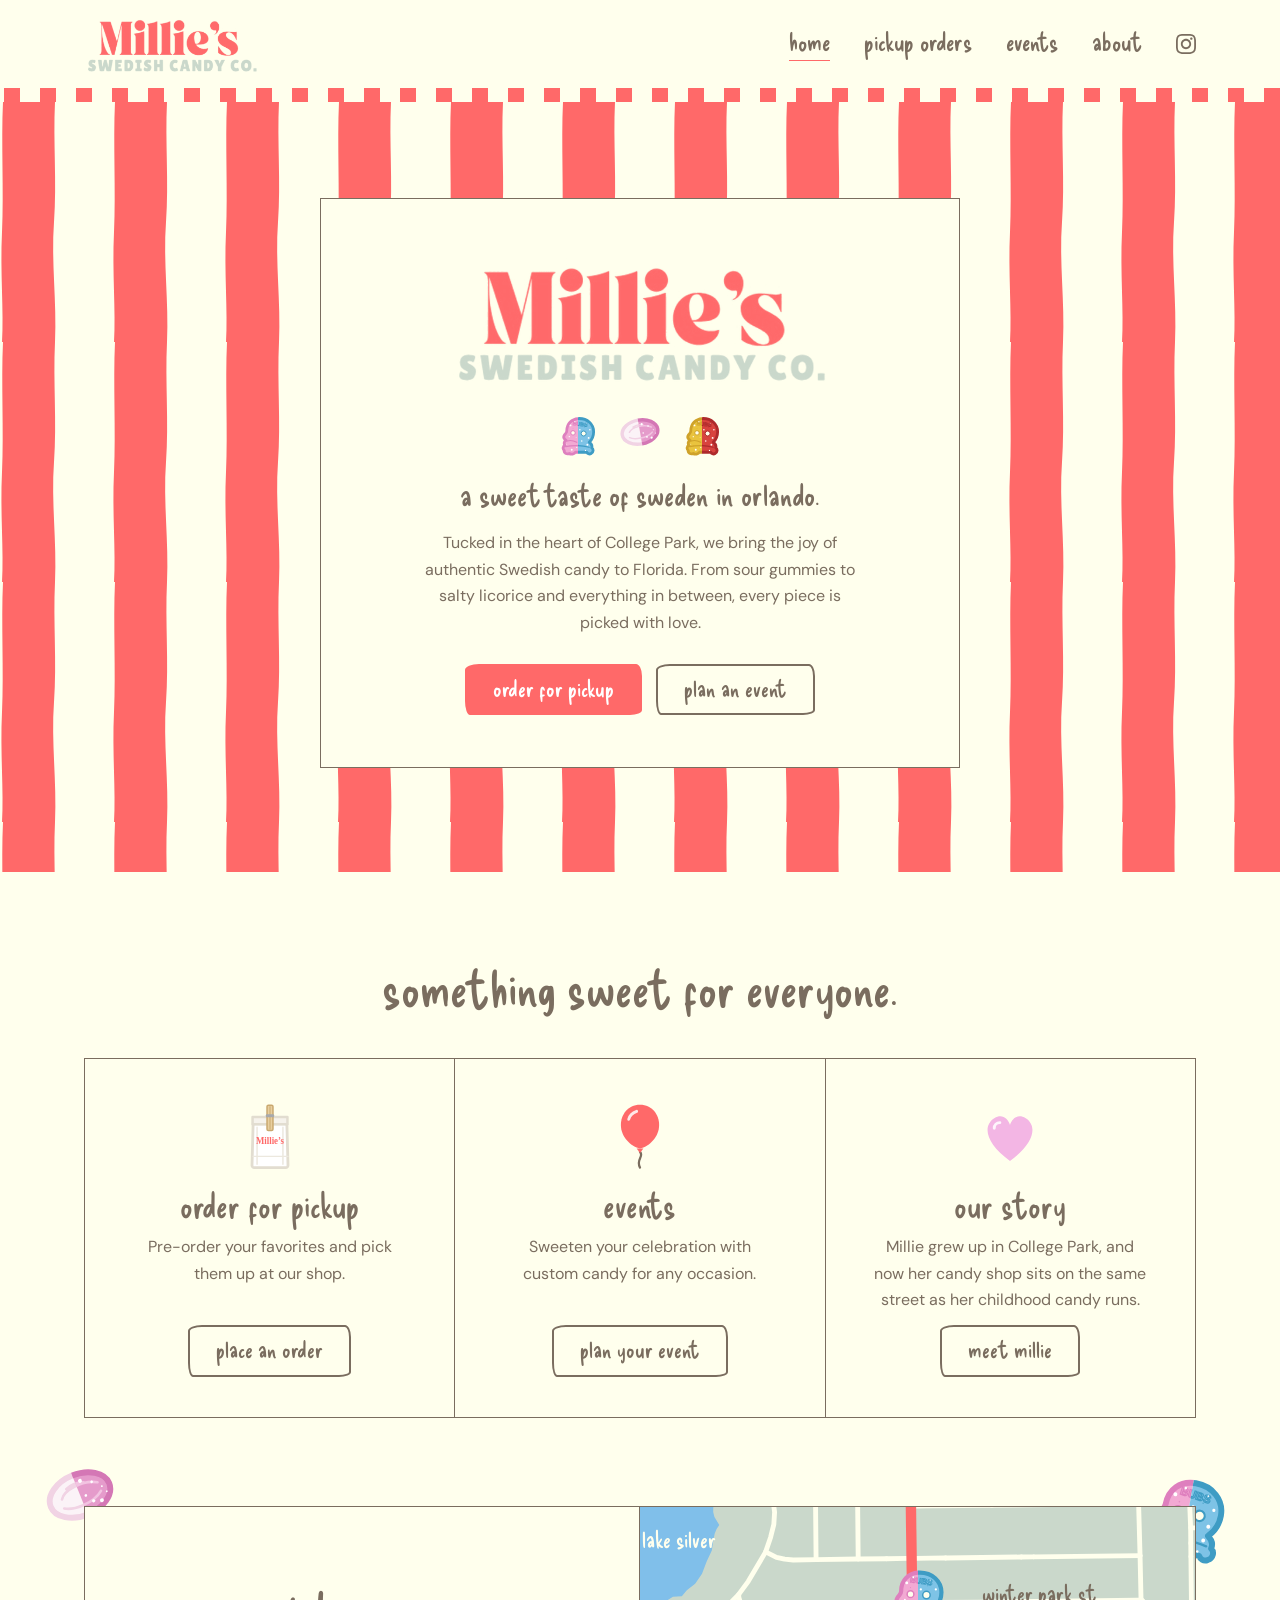
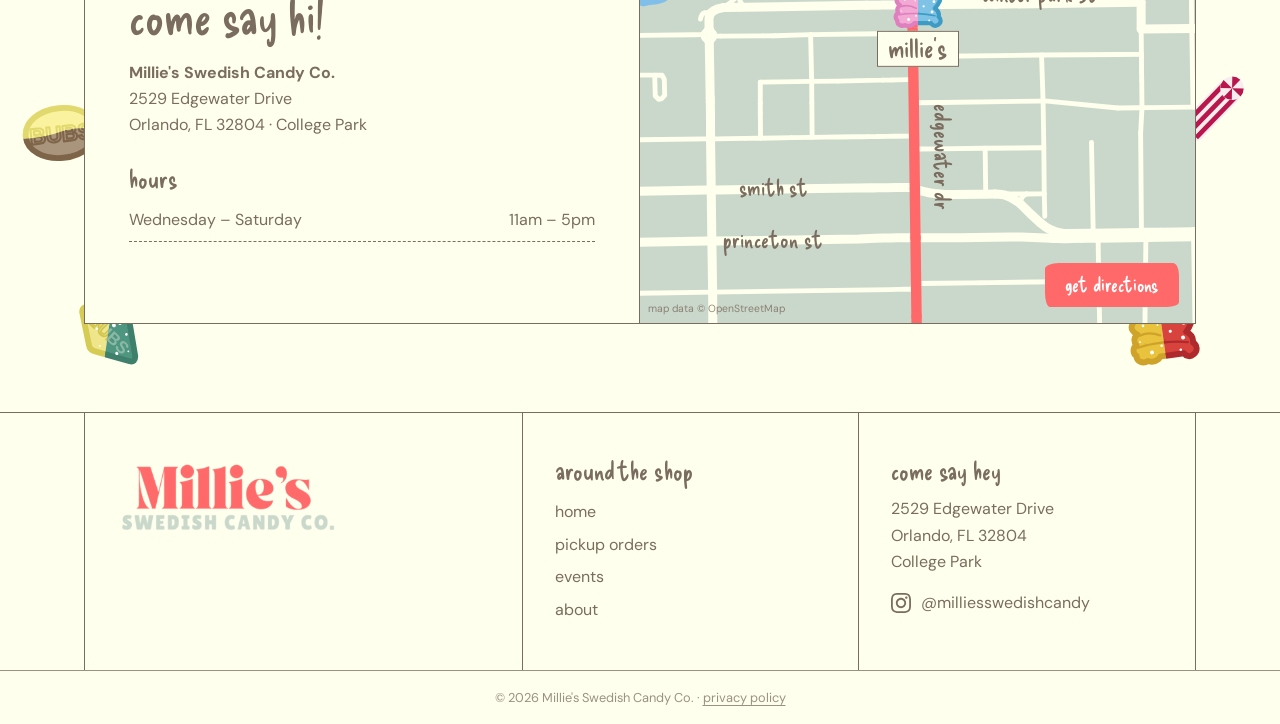
==== index.html @ 6a14922d "Millie's Swedish Candy Co. website Co-Authored-By: Claude Opus 5.5 (1M context) <noreply@anthropic.c" ====
<!DOCTYPE html>
<html lang="en">
<head>
  <meta charset="UTF-8">
  <meta name="viewport" content="width=device-width, initial-scale=1.0">
  <title>Millie's Swedish Candy Co. | Swedish Candy in Orlando, FL</title>
  <meta name="description" content="A sweet taste of Sweden in Orlando. Millie's Swedish Candy Co. brings authentic Swedish candy to College Park, Orlando. Visit our shop or order for pickup!">
  <meta property="og:type" content="website">
  <meta property="og:title" content="Millie's Swedish Candy Co. | Swedish Candy in Orlando, FL">
  <meta property="og:description" content="A sweet taste of Sweden in Orlando. Millie's Swedish Candy Co. brings authentic Swedish candy to College Park, Orlando. Visit our shop or order for pickup!">
  <meta property="og:url" content="https://www.milliescandy.com">
  <meta name="theme-color" content="#FFFFED">

  <link rel="preconnect" href="https://fonts.googleapis.com">
  <link rel="preconnect" href="https://fonts.gstatic.com" crossorigin>
  <link href="https://fonts.googleapis.com/css2?family=DM+Sans:wght@400;500;600&family=Delicious+Handrawn&display=swap" rel="stylesheet">
  <link rel="stylesheet" href="css/styles.css">
</head>
<body>
  <a href="#main-content" class="skip-link">Skip to main content</a>


  <nav class="nav" aria-label="Main navigation">
    <div class="nav__container">
      <a href="index.html" class="nav__logo" aria-label="Millie's Swedish Candy Co. - Home">
        <img src="images/millies-logo.png" alt="Millie's Swedish Candy Co." width="174" height="60">
      </a>

      <ul class="nav__links">
        <li><a href="index.html" class="nav__link active">home</a></li>
        <li><a href="pickup.html" class="nav__link">pickup orders</a></li>
        <li><a href="events.html" class="nav__link">events</a></li>
        <li><a href="about.html" class="nav__link">about</a></li>
        <li><a href="https://www.instagram.com/milliesswedishcandy/" target="_blank" rel="noopener noreferrer" class="nav__instagram" aria-label="Follow us on Instagram"><svg viewBox="0 0 24 24" aria-hidden="true"><path d="M12 2.163c3.204 0 3.584.012 4.85.07 3.252.148 4.771 1.691 4.919 4.919.058 1.265.069 1.645.069 4.849 0 3.205-.012 3.584-.069 4.849-.149 3.225-1.664 4.771-4.919 4.919-1.266.058-1.644.07-4.85.07-3.204 0-3.584-.012-4.849-.07-3.26-.149-4.771-1.699-4.919-4.92-.058-1.265-.07-1.644-.07-4.849 0-3.204.013-3.583.07-4.849.149-3.227 1.664-4.771 4.919-4.919 1.266-.057 1.645-.069 4.849-.069zm0-2.163c-3.259 0-3.667.014-4.947.072-4.358.2-6.78 2.618-6.98 6.98-.059 1.281-.073 1.689-.073 4.948 0 3.259.014 3.668.072 4.948.2 4.358 2.618 6.78 6.98 6.98 1.281.058 1.689.072 4.948.072 3.259 0 3.668-.014 4.948-.072 4.354-.2 6.782-2.618 6.979-6.98.059-1.28.073-1.689.073-4.948 0-3.259-.014-3.667-.072-4.947-.196-4.354-2.617-6.78-6.979-6.98-1.281-.059-1.69-.073-4.949-.073zm0 5.838c-3.403 0-6.162 2.759-6.162 6.162s2.759 6.163 6.162 6.163 6.162-2.759 6.162-6.163c0-3.403-2.759-6.162-6.162-6.162zm0 10.162c-2.209 0-4-1.79-4-4 0-2.209 1.791-4 4-4s4 1.791 4 4c0 2.21-1.791 4-4 4zm6.406-11.845c-.796 0-1.441.645-1.441 1.44s.645 1.44 1.441 1.44c.795 0 1.439-.645 1.439-1.44s-.644-1.44-1.439-1.44z"/></svg></a></li>
      </ul>

      <button class="nav__mobile-toggle" aria-label="Toggle menu" aria-expanded="false">
        <span></span><span></span><span></span>
      </button>

      <div class="nav__mobile-menu">
        <a href="index.html" class="nav__mobile-link">home</a>
        <a href="pickup.html" class="nav__mobile-link">pickup orders</a>
        <a href="events.html" class="nav__mobile-link">events</a>
        <a href="about.html" class="nav__mobile-link">about</a>
        <a href="https://www.instagram.com/milliesswedishcandy/" target="_blank" rel="noopener noreferrer" class="nav__mobile-link">instagram</a>
      </div>
    </div>
    <div class="trim" aria-hidden="true"></div>
  </nav>

  <main id="main-content">
    <section class="hero stripes--red">
      <div class="container">
        <div class="card" data-animate>
          <h1 class="sr-only">Millie's Swedish Candy Co.</h1>
          <img class="hero__logo" src="images/millies-logo.png" alt="" width="380" height="131">
          <div class="doodle-row" aria-hidden="true"><svg class="doodle doodle--sm" aria-hidden="true"><use href="#d-skull"/></svg><svg class="doodle " aria-hidden="true"><use href="#d-drop"/></svg><svg class="doodle doodle--sm" aria-hidden="true"><use href="#d-skull2"/></svg></div>
          <p class="lede">a sweet taste of sweden in orlando.</p>
          <p class="hero__text">Tucked in the heart of College Park, we bring the joy of authentic Swedish candy to Florida. From sour gummies to salty licorice and everything in between, every piece is picked with love.</p>
          <div class="btn-row">
            <a href="pickup.html" class="btn btn--red">order for pickup</a>
            <a href="events.html" class="btn">plan an event</a>
          </div>
        </div>
      </div>
    </section>

    <section class="section" style="padding-bottom:0">
      <div class="container">
        <div class="section-head" data-animate>
          <h2>something sweet for everyone.</h2>
        </div>
        <div class="ruled" data-animate>
          <a href="pickup.html" class="ruled__cell">
            <svg class="doodle doodle--lg" aria-hidden="true"><use href="#d-bag"/></svg>
            <h3>order for pickup</h3>
            <p>Pre-order your favorites and pick them up at our shop.</p>
            <span class="btn">place an order</span>
          </a>
          <a href="events.html" class="ruled__cell">
            <svg class="doodle doodle--lg" aria-hidden="true"><use href="#d-balloon"/></svg>
            <h3>events</h3>
            <p>Sweeten your celebration with custom candy for any occasion.</p>
            <span class="btn">plan your event</span>
          </a>
          <a href="about.html" class="ruled__cell">
            <svg class="doodle doodle--lg" aria-hidden="true"><use href="#d-heart"/></svg>
            <h3>our story</h3>
            <p>Millie grew up in College Park, and now her candy shop sits on the same street as her childhood candy runs.</p>
            <span class="btn">meet millie</span>
          </a>
        </div>
      </div>
    </section>


    <section class="section doodle-field">
      <div class="doodle-field__art" aria-hidden="true">
        <svg class="doodle " aria-hidden="true"><use href="#d-drop"/></svg><svg class="doodle " aria-hidden="true"><use href="#d-skull"/></svg><svg class="doodle " aria-hidden="true"><use href="#d-bubs"/></svg><svg class="doodle " aria-hidden="true"><use href="#d-stick"/></svg><svg class="doodle " aria-hidden="true"><use href="#d-diamond"/></svg><svg class="doodle " aria-hidden="true"><use href="#d-skull2"/></svg>
      </div>
      <div class="container">
        <div class="visit" data-animate>
          <div class="visit__info">
            <h2>come say hi!</h2>
              <address>
              <strong>Millie's Swedish Candy Co.</strong><br>
              2529 Edgewater Drive<br>
              Orlando, FL 32804 &middot; College Park
            </address>
            <p class="hours__title">hours</p>
            <div class="hours">
              <div class="hours__row"><span>Wednesday &ndash; Saturday</span><span>11am &ndash; 5pm</span></div>
            </div>
          </div>
          <div class="visit__map">
            <div class="map">
              <img src="images/map.svg" alt="Map: Millie's is at 2529 Edgewater Drive in College Park, just north of Princeton Street." width="800" height="600">
              <span class="map__label map__label--v" style="left:54.5%;top:60%">edgewater dr</span>
              <span class="map__label" style="left:24%;top:80%">princeton st</span>
              <span class="map__label" style="left:24%;top:67.5%">smith st</span>
              <span class="map__label" style="left:72%;top:21%">winter park st</span>
              <span class="map__label map__label--water" style="left:7%;top:8%">lake silver</span>
              <span class="map__pin" style="left:50%;top:34.2%">
                <svg class="doodle" aria-hidden="true"><use href="#d-skull"/></svg>
                <span class="map__pin-name">millie's</span>
              </span>
              <span class="map__credit">map data &copy; OpenStreetMap</span>
            </div>
            <a class="btn btn--red map__btn" href="https://www.google.com/maps/dir/?api=1&amp;destination=2529+Edgewater+Drive,+Orlando,+FL+32804" target="_blank" rel="noopener noreferrer">get directions</a>
          </div>
        </div>
      </div>
    </section>

  </main>

  <footer class="footer">
    <div class="container">
      <div class="footer__grid">
        <div class="footer__cell footer__logo">
          <img src="images/millies-logo.png" alt="Millie's Swedish Candy Co." width="220" height="76">
        </div>
        <div class="footer__cell">
          <p class="footer__title">around the shop</p>
          <nav class="footer__nav" aria-label="Footer navigation">
          <a href="index.html">home</a>
          <a href="pickup.html">pickup orders</a>
          <a href="events.html">events</a>
          <a href="about.html">about</a>
          </nav>
        </div>
        <div class="footer__cell">
          <p class="footer__title">come say hey</p>
          <address>2529 Edgewater Drive<br>Orlando, FL 32804<br>College Park</address>
          <a href="https://www.instagram.com/milliesswedishcandy/" target="_blank" rel="noopener noreferrer" class="footer__social" aria-label="Follow us on Instagram"><svg viewBox="0 0 24 24" aria-hidden="true"><path d="M12 2.163c3.204 0 3.584.012 4.85.07 3.252.148 4.771 1.691 4.919 4.919.058 1.265.069 1.645.069 4.849 0 3.205-.012 3.584-.069 4.849-.149 3.225-1.664 4.771-4.919 4.919-1.266.058-1.644.07-4.85.07-3.204 0-3.584-.012-4.849-.07-3.26-.149-4.771-1.699-4.919-4.92-.058-1.265-.07-1.644-.07-4.849 0-3.204.013-3.583.07-4.849.149-3.227 1.664-4.771 4.919-4.919 1.266-.057 1.645-.069 4.849-.069zm0-2.163c-3.259 0-3.667.014-4.947.072-4.358.2-6.78 2.618-6.98 6.98-.059 1.281-.073 1.689-.073 4.948 0 3.259.014 3.668.072 4.948.2 4.358 2.618 6.78 6.98 6.98 1.281.058 1.689.072 4.948.072 3.259 0 3.668-.014 4.948-.072 4.354-.2 6.782-2.618 6.979-6.98.059-1.28.073-1.689.073-4.948 0-3.259-.014-3.667-.072-4.947-.196-4.354-2.617-6.78-6.979-6.98-1.281-.059-1.69-.073-4.949-.073zm0 5.838c-3.403 0-6.162 2.759-6.162 6.162s2.759 6.163 6.162 6.163 6.162-2.759 6.162-6.163c0-3.403-2.759-6.162-6.162-6.162zm0 10.162c-2.209 0-4-1.79-4-4 0-2.209 1.791-4 4-4s4 1.791 4 4c0 2.21-1.791 4-4 4zm6.406-11.845c-.796 0-1.441.645-1.441 1.44s.645 1.44 1.441 1.44c.795 0 1.439-.645 1.439-1.44s-.644-1.44-1.439-1.44z"/></svg> @milliesswedishcandy</a>
        </div>
      </div>
    </div>
    <p class="footer__bottom">&copy; <span data-year></span> Millie's Swedish Candy Co. &middot; <a href="privacy.html">privacy policy</a></p>
  </footer>

  <script src="js/doodles.js"></script>
  <script src="js/main.js"></script>
</body>
</html>
---- css/styles.css ----
/* ================================================
   MILLIE'S SWEDISH CANDY CO. - Stylesheet
   Look: hand-drawn, flat colour, striped candy-shop
   (inspired by the Tingle & Tots brand board).

   Millie's colours:
   - Red:   #FF6969  (the "Millie's" in the logo)
   - Mint:  #CAD8CB  (the "Swedish Candy Co." in the logo)
   - Cream: #FFFFED
   Supporting:
   - Brown: #7A6D5F  (the chocolate brown in the shop mural:
                       text, rules, footer)
   Logo blue: #CAD8CB (Millie's hex, "Swedish Candy Co.")

   No gradients anywhere: every stripe and trim is a
   flat-colour SVG tile.
   ================================================ */

:root {
  --red: #FF6969;
  --mint: #CAD8CB;
  --cream: #FFFFED;
  --ink: #7A6D5F;
  --ink-soft: #7A6D5F;
  --white: #FFFFFF;

  --font-hand: 'Delicious Handrawn', 'Comic Sans MS', cursive;
  --font-body: 'DM Sans', system-ui, sans-serif;

  --gutter: 24px;
  --max: 1160px;
  --line: 1.5px solid var(--ink);

  /* Hand-drawn stripes (flat SVG tiles, no gradients) */
  --stripes-mint: url("data:image/svg+xml,%3Csvg xmlns='http://www.w3.org/2000/svg' width='112' height='240'%3E%3Crect width='112' height='240' fill='%23FFFFED'/%3E%3Cpath d='M3 0h52c-2 40 2 80-1 120s3 80 1 120H2c2-30-2-70 0-110S1 40 3 0z' fill='%23CAD8CB'/%3E%3C/svg%3E");
  --stripes-red: url("data:image/svg+xml,%3Csvg xmlns='http://www.w3.org/2000/svg' width='112' height='240'%3E%3Crect width='112' height='240' fill='%23FFFFED'/%3E%3Cpath d='M3 0h52c-2 40 2 80-1 120s3 80 1 120H2c2-30-2-70 0-110S1 40 3 0z' fill='%23FF6969'/%3E%3C/svg%3E");
  --stripes-mint-red: url("data:image/svg+xml,%3Csvg xmlns='http://www.w3.org/2000/svg' width='112' height='240'%3E%3Crect width='112' height='240' fill='%23CAD8CB'/%3E%3Cpath d='M3 0h30c-2 40 2 80-1 120s3 80 1 120H2c2-30-2-70 0-110S1 40 3 0z' fill='%23FF6969'/%3E%3C/svg%3E");
  --trim: url("data:image/svg+xml,%3Csvg xmlns='http://www.w3.org/2000/svg' width='36' height='14'%3E%3Crect width='36' height='14' fill='%23FFFFED'/%3E%3Crect x='4' width='16' height='14' fill='%23FF6969'/%3E%3C/svg%3E");
}

*,
*::before,
*::after {
  box-sizing: border-box;
  margin: 0;
  padding: 0;
}

html {
  scroll-behavior: smooth;
  -webkit-font-smoothing: antialiased;
}

body {
  font-family: var(--font-body);
  font-size: 16px;
  line-height: 1.65;
  color: var(--ink);
  background: var(--cream);
  overflow-x: hidden;
}

img {
  max-width: 100%;
  display: block;
}

a {
  color: inherit;
  text-decoration: none;
}

ul {
  list-style: none;
}

button {
  font: inherit;
  color: inherit;
  background: none;
  border: none;
  cursor: pointer;
}

/* ---------- Type ---------- */
h1, h2, h3,
.hand {
  font-family: var(--font-hand);
  font-weight: 400;
  line-height: 1.05;
  color: var(--ink);
  text-transform: lowercase;
  overflow-wrap: break-word;
}

h1 { font-size: clamp(2.6rem, 6vw, 4.2rem); }
h2 { font-size: clamp(2.2rem, 4.6vw, 3.2rem); }
h3 { font-size: clamp(1.7rem, 3vw, 2.1rem); }

.lede {
  font-family: var(--font-hand);
  font-size: clamp(1.5rem, 2.8vw, 1.9rem);
  line-height: 1.2;
  text-transform: lowercase;
}

.small {
  font-size: 0.875rem;
  color: var(--ink-soft);
}

p + p {
  margin-top: 0.9em;
}

/* ---------- Doodles ---------- */
.doodle {
  width: 48px;
  height: 48px;
  fill: none;
  stroke: none;
  flex: none;
}

.doodle .d-fill,
.doodle .d-fill * {
  fill: var(--ink);
  stroke: none;
}

.doodle--red { stroke: var(--red); }
.doodle--red .d-fill { fill: var(--red); }
.doodle--sm { width: 40px; height: 40px; }
.doodle--lg { width: 72px; height: 72px; }

.doodle-row {
  display: flex;
  align-items: flex-end;
  justify-content: center;
  gap: 18px;
  margin: 8px 0 20px;
}

/* ---------- Layout ---------- */
.container {
  width: 100%;
  max-width: var(--max);
  margin: 0 auto;
  padding: 0 var(--gutter);
}

.section {
  padding: 88px 0;
}

.section--tight {
  padding: 64px 0;
}

.section--mint { background: var(--mint); }
.section--cream { background: var(--cream); }

.stripes { background: var(--stripes-mint) repeat; }
.stripes--red { background: var(--stripes-red) repeat; }
.stripes--mint-red { background: var(--stripes-mint-red) repeat; }

.trim {
  height: 14px;
  background: var(--trim) repeat-x;
}

.center { text-align: center; }

.skip-link {
  position: absolute;
  left: -999px;
  top: 8px;
  background: var(--ink);
  color: var(--cream);
  padding: 8px 14px;
  z-index: 200;
}

.skip-link:focus { left: 8px; }

/* ---------- Navigation ---------- */
.nav {
  position: sticky;
  top: 0;
  z-index: 100;
  background: var(--cream);
}

.nav__container {
  position: relative;
  display: flex;
  align-items: center;
  justify-content: space-between;
  gap: 24px;
  max-width: var(--max);
  margin: 0 auto;
  padding: 14px var(--gutter);
}

.nav__logo img {
  height: 60px;
  width: auto;
}

.nav__links {
  display: flex;
  align-items: center;
  gap: 34px;
}

.nav__link {
  font-family: var(--font-hand);
  font-size: 1.55rem;
  line-height: 1;
  text-transform: lowercase;
  padding: 4px 0;
  border-bottom: 1.5px solid transparent;
}

.nav__link:hover,
.nav__link.active {
  border-bottom-color: var(--red);
}

.nav__instagram svg,
.footer__social svg {
  width: 20px;
  height: 20px;
  fill: var(--ink);
  display: block;
}

.nav__mobile-toggle {
  display: none;
  width: 44px;
  height: 44px;
  flex-direction: column;
  justify-content: center;
  align-items: center;
  gap: 6px;
}

.nav__mobile-toggle span {
  display: block;
  width: 26px;
  height: 2px;
  background: var(--ink);
  border-radius: 2px;
  transition: transform 0.25s ease, opacity 0.25s ease;
}

.nav__mobile-menu {
  display: none;
}

/* ---------- Buttons ---------- */
.btn {
  display: inline-block;
  font-family: var(--font-hand);
  font-size: 1.45rem;
  line-height: 1;
  text-transform: lowercase;
  color: var(--ink);
  background: var(--cream);
  border: 2px solid var(--ink);
  border-radius: 14px 6px 12px 5px / 6px 12px 5px 14px;
  padding: 11px 26px 13px;
  transition: transform 0.15s ease, background 0.15s ease, color 0.15s ease;
  white-space: nowrap;
}

.btn:hover {
  transform: rotate(-2deg);
}

.btn--red {
  background: var(--red);
  border-color: var(--red);
  color: var(--white);
}

.btn--red:hover {
  background: var(--ink);
  border-color: var(--ink);
}

.btn-row {
  display: flex;
  flex-wrap: wrap;
  justify-content: center;
  gap: 14px;
  margin-top: 28px;
}

/* ---------- Card (the flat cream panel on stripes) ---------- */
.card {
  background: var(--cream);
  padding: 52px 56px;
  max-width: 640px;
  margin: 0 auto;
}

.card--mint { background: var(--mint); }
.card--wide { max-width: 860px; }

.card h1,
.card h2 {
  margin-bottom: 14px;
}

.card .lede {
  margin-bottom: 18px;
}

/* ---------- Hero ---------- */
.hero {
  padding: 96px 0 104px;
}

.hero .card {
  text-align: center;
}

.hero__logo {
  width: min(380px, 100%);
  margin: 4px auto 22px;
}

.hero__text {
  max-width: 440px;
  margin: 0 auto;
}

/* ---------- Ruled grid (the brand-board look) ---------- */
.ruled {
  display: grid;
  grid-template-columns: repeat(3, 1fr);
  border-top: var(--line);
  border-left: var(--line);
}

.ruled--2 { grid-template-columns: repeat(2, 1fr); }
.ruled--5 { grid-template-columns: repeat(5, 1fr); }

.ruled__cell {
  border-right: var(--line);
  border-bottom: var(--line);
  padding: 40px 32px;
  display: flex;
  flex-direction: column;
  align-items: center;
  text-align: center;
  gap: 12px;
}

.ruled__cell h3 {
  margin-top: 4px;
}

.ruled__cell p {
  max-width: 280px;
}

.ruled__cell .btn {
  margin-top: auto;
}

a.ruled__cell {
  transition: background 0.15s ease;
}

a.ruled__cell:hover {
  background: var(--mint);
}

.ruled__cell--compact {
  padding: 28px 16px;
  gap: 8px;
}

.ruled__cell--compact .hand {
  font-size: 1.45rem;
}

.section-head {
  text-align: center;
  max-width: 560px;
  margin: 0 auto 44px;
}

.section-head h2 {
  margin-bottom: 10px;
}

/* ---------- Doodle field (scattered doodles behind content) ---------- */
.doodle-field {
  position: relative;
  overflow: hidden;
}

.doodle-field__art {
  position: absolute;
  inset: 0;
  pointer-events: none;
}

.doodle-field__art .doodle {
  position: absolute;
  width: 84px;
  height: 84px;
}

.doodle-field > .container {
  position: relative;
}

/* ---------- Visit block ---------- */
.visit {
  display: grid;
  grid-template-columns: 1fr 1fr;
  border: var(--line);
  background: var(--cream);
}

.visit__info {
  padding: 48px 44px;
  border-right: var(--line);
}

.visit__info h2 {
  margin-bottom: 18px;
}

.visit address {
  font-style: normal;
  margin-bottom: 26px;
}

.hours__title {
  font-family: var(--font-hand);
  font-size: 1.6rem;
  line-height: 1;
  margin-bottom: 10px;
}

.hours__row {
  display: flex;
  justify-content: space-between;
  gap: 16px;
  padding: 7px 0;
  border-bottom: 1px dashed var(--ink-soft);
}

.hours__row span:last-child {
  white-space: nowrap;
}

.visit__map {
  position: relative;
  display: flex;
  align-items: center;
  background: var(--mint);
}

/* Hand-made map: street drawing + hand-lettered labels laid over it */
.map {
  position: relative;
  width: 100%;
  container-type: inline-size;
}

.map img {
  width: 100%;
  height: auto;
}

.map__label {
  position: absolute;
  transform: translate(-50%, -50%);
  font-family: var(--font-hand);
  font-size: clamp(0.9rem, 4.2cqw, 1.5rem);
  line-height: 1;
  color: var(--ink);
  white-space: nowrap;
  text-transform: lowercase;
  pointer-events: none;
}

.map__label--v {
  transform: translate(-50%, -50%) rotate(90deg);
}

.map__label--water {
  color: var(--cream);
}

.map__pin {
  position: absolute;
  transform: translate(-50%, -82%);
  display: flex;
  flex-direction: column;
  align-items: center;
}

.map__pin .doodle {
  width: clamp(40px, 11cqw, 60px);
  height: clamp(40px, 11cqw, 60px);
}

.map__pin-name {
  font-family: var(--font-hand);
  font-size: clamp(1.1rem, 5cqw, 1.8rem);
  line-height: 1;
  background: var(--cream);
  border: var(--line);
  padding: 2px 10px 4px;
  margin-top: 2px;
}

.map__credit {
  position: absolute;
  left: 8px;
  bottom: 6px;
  font-size: 0.65rem;
  color: var(--ink);
  opacity: 0.8;
}

.map__btn {
  position: absolute;
  right: 16px;
  bottom: 16px;
  font-size: 1.25rem;
  padding: 9px 18px 11px;
}

/* ---------- Photo tiles (stand-ins until real photos arrive) ---------- */
.tiles {
  display: grid;
  grid-template-columns: repeat(4, 1fr);
  gap: 16px;
}

.tile {
  aspect-ratio: 1;
  display: flex;
  flex-direction: column;
  align-items: center;
  justify-content: center;
  gap: 8px;
  background: var(--cream);
  border: var(--line);
  overflow: hidden;
}

.tile:nth-child(2n) { background: var(--mint); }

.tile img {
  width: 100%;
  height: 100%;
  object-fit: cover;
}

.tile__label {
  font-size: 0.75rem;
  color: var(--ink-soft);
  text-transform: lowercase;
}

.insta-link {
  display: inline-flex;
  align-items: center;
  gap: 8px;
  margin-top: 28px;
  font-family: var(--font-hand);
  font-size: 1.5rem;
  border-bottom: 1.5px solid var(--red);
  line-height: 1.2;
}

/* ---------- Forms (underline only, like the brand board) ---------- */
.form {
  position: relative;
}

.form__row {
  display: grid;
  grid-template-columns: 1fr 1fr;
  gap: 0 36px;
}

.form__group {
  margin-bottom: 22px;
  min-width: 0;
}

.form__label {
  display: block;
  font-size: 0.78rem;
  letter-spacing: 0.03em;
  text-transform: lowercase;
  color: var(--ink-soft);
  margin-bottom: 2px;
}

.form__label--required::after {
  content: ' *';
  color: var(--red);
}

.form__input,
.form__select,
.form__textarea {
  width: 100%;
  font: inherit;
  font-size: 1rem;
  color: var(--ink);
  background: transparent;
  border: none;
  border-bottom: var(--line);
  border-radius: 0;
  padding: 6px 0 8px;
  outline: none;
  -webkit-appearance: none;
  appearance: none;
}

.form__select {
  background: transparent url("data:image/svg+xml,%3Csvg xmlns='http://www.w3.org/2000/svg' width='14' height='10'%3E%3Cpath d='M1 2l6 6 6-6' fill='none' stroke='%237A6D5F' stroke-width='1.8' stroke-linecap='round'/%3E%3C/svg%3E") no-repeat right 2px center;
  padding-right: 22px;
}

.form__textarea {
  min-height: 110px;
  resize: vertical;
  line-height: 1.5;
}

.form__textarea--short {
  min-height: 70px;
}

.form__input::placeholder,
.form__textarea::placeholder {
  color: #B3A99C;
}

.form__input:focus,
.form__select:focus,
.form__textarea:focus {
  border-bottom-color: var(--red);
  border-bottom-width: 2px;
}

.form__input.error,
.form__select.error,
.form__textarea.error {
  border-bottom-color: var(--red);
  border-bottom-width: 2px;
  border-bottom-style: dashed;
}

.form__submit {
  display: block;
  margin: 18px auto 0;
}

.form__success {
  display: none;
  text-align: center;
  padding: 20px 0;
}

.form__success.active {
  display: block;
}

.form__success h3 {
  margin: 10px 0 8px;
}

/* ---------- About ---------- */
.story {
  display: grid;
  grid-template-columns: 1.15fr 0.85fr;
  border: var(--line);
  background: var(--cream);
}

.story__text {
  padding: 52px 48px;
  border-right: var(--line);
}

.story__text h2 {
  margin-bottom: 16px;
}

.story__sign {
  font-family: var(--font-hand);
  font-size: 2rem;
  color: var(--red);
  margin-top: 18px;
  line-height: 1;
}

.story__photo {
  display: flex;
  flex-direction: column;
  align-items: center;
  justify-content: center;
  gap: 10px;
  min-height: 360px;
  background: var(--mint);
}

/* ---------- Footer ---------- */
.footer {
  background: var(--cream);
  color: var(--ink);
  border-top: var(--line);
}

.footer__grid {
  display: grid;
  grid-template-columns: 1.3fr 1fr 1fr;
  border-left: 1px solid var(--ink);
}

.footer__cell {
  padding: 44px 32px;
  border-right: 1px solid var(--ink);
}

.footer__logo img {
  width: 220px;
  max-width: 100%;
}

.footer__title {
  font-family: var(--font-hand);
  font-size: 1.6rem;
  line-height: 1;
  margin-bottom: 14px;
  text-transform: lowercase;
}

.footer__nav a {
  display: block;
  padding: 3px 0;
  text-transform: lowercase;
}

.footer__nav a:hover {
  color: var(--red);
}

.footer address {
  font-style: normal;
}

.footer__social {
  display: inline-flex;
  align-items: center;
  gap: 10px;
  margin-top: 14px;
}

.footer__social svg {
  fill: var(--ink);
}

.footer__bottom {
  border-top: 1px solid var(--ink);
  padding: 16px var(--gutter);
  text-align: center;
  font-size: 0.8rem;
  opacity: 0.75;
}

/* ---------- Scroll fade-in ---------- */
[data-animate] {
  opacity: 0;
  transform: translateY(14px);
  transition: opacity 0.6s ease, transform 0.6s ease;
}

[data-animate].animated {
  opacity: 1;
  transform: none;
}

@media (prefers-reduced-motion: reduce) {
  [data-animate] {
    opacity: 1;
    transform: none;
    transition: none;
  }
  .btn:hover { transform: none; }
}

/* ================================================
   TABLET
   ================================================ */
@media (max-width: 960px) {
  .nav__links { gap: 24px; }

  .ruled--5 { grid-template-columns: repeat(3, 1fr); }

  .tiles { grid-template-columns: repeat(2, 1fr); }

  .footer__grid { grid-template-columns: 1fr 1fr; }
  .footer__cell:first-child { grid-column: 1 / -1; border-bottom: 1px solid var(--ink); }
}

/* ================================================
   PHONE
   ================================================ */
@media (max-width: 760px) {
  :root { --gutter: 16px; }

  .section { padding: 56px 0; }
  .section--tight { padding: 44px 0; }
  .hero { padding: 48px 0 56px; }

  .nav__container { padding: 10px var(--gutter); }
  .nav__logo img { height: 46px; }
  .nav__links { display: none; }
  .nav__mobile-toggle { display: flex; }

  .nav__mobile-menu {
    position: absolute;
    top: 100%;
    left: 0;
    right: 0;
    background: var(--cream);
    border-top: var(--line);
    border-bottom: var(--line);
    padding: 8px var(--gutter) 16px;
  }

  .nav__mobile-menu.active { display: block; }

  .nav__mobile-link {
    display: block;
    font-family: var(--font-hand);
    font-size: 1.8rem;
    line-height: 1.2;
    text-transform: lowercase;
    padding: 10px 0;
    border-bottom: 1px dashed var(--ink-soft);
  }

  .nav__mobile-link:last-child { border-bottom: none; }

  .card { padding: 36px 22px; }

  .ruled,
  .ruled--2 { grid-template-columns: 1fr; }
  .ruled--5 { grid-template-columns: 1fr 1fr; }
  .ruled--5 .ruled__cell:last-child { grid-column: 1 / -1; }
  .ruled__cell { padding: 32px 20px; }
  .ruled__cell--compact { padding: 22px 10px; }

  .visit,
  .story { grid-template-columns: 1fr; }

  .visit__info,
  .story__text {
    padding: 34px 22px;
    border-right: none;
    border-bottom: var(--line);
  }

  .map__btn { right: 10px; bottom: 10px; font-size: 1.1rem; padding: 7px 14px 9px; }
  .story__photo { min-height: 260px; }

  .form__row { grid-template-columns: 1fr; }

  .tiles { gap: 10px; }

  .doodle-field__art .doodle { width: 60px; height: 60px; }

  .footer__grid { grid-template-columns: 1fr; }
  .footer__cell { padding: 30px 22px; border-bottom: 1px solid var(--ink); }
  .footer__cell:last-child { border-bottom: none; }
}

.sr-only {
  position: absolute;
  width: 1px;
  height: 1px;
  overflow: hidden;
  clip: rect(0 0 0 0);
  white-space: nowrap;
}

/* Cards sit on stripes that share their cream, so they carry an ink outline */
.card {
  border: var(--line);
}

/* Scattered doodle positions */
.doodle-field__art .doodle:nth-child(1) { top: 6%;  left: 3%;  transform: rotate(-12deg); }
.doodle-field__art .doodle:nth-child(2) { top: 10%; right: 4%; transform: rotate(10deg); }
.doodle-field__art .doodle:nth-child(3) { top: 46%; left: 1.5%; transform: rotate(8deg); }
.doodle-field__art .doodle:nth-child(4) { top: 42%; right: 2%; transform: rotate(-14deg); }
.doodle-field__art .doodle:nth-child(5) { bottom: 6%; left: 5%; transform: rotate(16deg); }
.doodle-field__art .doodle:nth-child(6) { bottom: 8%; right: 6%; transform: rotate(-8deg); }

@media (max-width: 760px) {
  .doodle-field { padding-top: 84px; padding-bottom: 84px; }
  .doodle-field__art .doodle:nth-child(3),
  .doodle-field__art .doodle:nth-child(4) { display: none; }
  .doodle-field__art .doodle:nth-child(1) { top: 10px; left: 8px; }
  .doodle-field__art .doodle:nth-child(2) { top: 12px; right: 10px; }
  .doodle-field__art .doodle:nth-child(5) { bottom: 10px; left: 12px; }
  .doodle-field__art .doodle:nth-child(6) { bottom: 10px; right: 12px; }
}


.tile .doodle {
  width: 46%;
  height: 46%;
}

/* ---------- Privacy policy ---------- */
.policy {
  max-width: 760px;
  margin: 0 auto;
  background: var(--cream);
  border: var(--line);
  padding: 52px 56px;
}

.policy h2 {
  font-size: clamp(1.8rem, 3.6vw, 2.3rem);
  margin: 34px 0 10px;
}

.policy ul {
  list-style: disc;
  padding-left: 22px;
  margin: 10px 0;
}

.policy li + li {
  margin-top: 6px;
}

.policy a {
  text-decoration: underline;
  text-underline-offset: 3px;
}

.footer__bottom a {
  text-decoration: underline;
  text-underline-offset: 3px;
}

@media (max-width: 760px) {
  .policy { padding: 34px 22px; }
}

.policy h1 {
  margin-bottom: 14px;
}

.story__photo {
  position: relative;
  overflow: hidden;
}

.story__photo img {
  position: absolute;
  inset: 0;
  width: 100%;
  height: 100%;
  object-fit: cover;
  object-position: 50% 50%;
}

.doodle-row--party {
  flex-wrap: wrap;
  gap: 22px;
  margin-bottom: 24px;
}

@media (max-width: 760px) {
  .doodle-row--party { gap: 12px; }
  .doodle-row--party .doodle { width: 48px; height: 48px; }
}

.visit__info {
  display: flex;
  flex-direction: column;
  justify-content: center;
}

.visit__info .insta-link {
  align-self: flex-start;
}

/* ---------- Dropdowns + calendar (js/pickers.js) ---------- */
.picker {
  position: relative;
}

.picker__native {
  position: absolute;
  width: 1px;
  height: 1px;
  opacity: 0;
  pointer-events: none;
}

.picker__trigger {
  width: 100%;
  text-align: left;
  font: inherit;
  font-size: 1rem;
  color: var(--ink);
  background: transparent url("data:image/svg+xml,%3Csvg xmlns='http://www.w3.org/2000/svg' width='14' height='10'%3E%3Cpath d='M1 2l6 6 6-6' fill='none' stroke='%237A6D5F' stroke-width='1.8' stroke-linecap='round'/%3E%3C/svg%3E") no-repeat right 2px center;
  border: none;
  border-bottom: var(--line);
  padding: 6px 24px 8px 0;
  cursor: pointer;
}

.picker__trigger--date {
  background-image: url("data:image/svg+xml,%3Csvg xmlns='http://www.w3.org/2000/svg' width='18' height='18' viewBox='0 0 18 18'%3E%3Crect x='2' y='3.5' width='14' height='12.5' rx='2' fill='none' stroke='%237A6D5F' stroke-width='1.6'/%3E%3Cpath d='M2 7.5h14M6 1.5v4M12 1.5v4' stroke='%237A6D5F' stroke-width='1.6' stroke-linecap='round'/%3E%3C/svg%3E");
}

.picker__trigger.is-empty {
  color: #B3A99C;
}

.picker__trigger:focus-visible,
.picker__trigger[aria-expanded="true"] {
  outline: none;
  border-bottom: 2px solid var(--red);
}

.picker__trigger.error {
  border-bottom: 2px dashed var(--red);
}

.picker__panel {
  position: absolute;
  top: calc(100% + 8px);
  left: 0;
  z-index: 60;
  background: var(--cream);
  border: 2px solid var(--ink);
  border-radius: 14px 6px 12px 5px / 6px 12px 5px 14px;
  box-shadow: 4px 4px 0 var(--mint);
}

/* Dropdown list */
.picker__list {
  right: 0;
  max-height: 260px;
  overflow-y: auto;
  list-style: none;
  padding: 6px;
}

.picker__list li {
  padding: 8px 12px;
  border-radius: 8px;
  cursor: pointer;
  text-transform: lowercase;
}

.picker__list li:hover,
.picker__list li:focus {
  outline: none;
  background: var(--mint);
}

.picker__list li[aria-selected="true"] {
  background: var(--red);
  color: var(--white);
}

/* Calendar */
.picker__cal {
  width: 300px;
  max-width: calc(100vw - 2 * var(--gutter));
  padding: 14px 14px 12px;
}

.picker__cal-head {
  display: flex;
  align-items: center;
  justify-content: space-between;
  margin-bottom: 8px;
}

.picker__month {
  font-family: var(--font-hand);
  font-size: 1.6rem;
  line-height: 1;
}

.picker__nav {
  width: 34px;
  height: 34px;
  font-size: 1.6rem;
  line-height: 1;
  color: var(--ink);
  border: 1.5px solid var(--ink);
  border-radius: 50%;
}

.picker__nav:hover:not(:disabled) {
  background: var(--mint);
}

.picker__nav:disabled {
  opacity: 0.25;
  cursor: default;
}

.picker__grid {
  display: grid;
  grid-template-columns: repeat(7, 1fr);
  gap: 3px;
  text-align: center;
}

.picker__dow {
  font-family: var(--font-hand);
  font-size: 1.15rem;
  padding: 2px 0 4px;
}

.picker__day {
  aspect-ratio: 1;
  font-size: 0.9rem;
  color: var(--ink);
  border-radius: 50%;
  font-variant-numeric: tabular-nums;
}

.picker__day:hover:not(:disabled),
.picker__day:focus-visible {
  outline: none;
  background: var(--mint);
}

.picker__day.is-today {
  box-shadow: inset 0 0 0 1.5px var(--ink);
}

.picker__day.is-chosen {
  background: var(--red);
  color: var(--white);
}

.picker__day:disabled {
  color: #CFC8BE;
  cursor: default;
  text-decoration: line-through;
  text-decoration-thickness: 1px;
}

.picker__note {
  margin-top: 8px;
  text-align: center;
  font-size: 0.78rem;
  color: var(--ink);
}

/* ---------- Bag counter (js/bags.js) ---------- */
.bags__note {
  font-size: 0.9rem;
  margin: 2px 0 14px;
}

.bags {
  display: grid;
  grid-template-columns: repeat(3, 1fr);
  border-top: var(--line);
  border-left: var(--line);
}

.bags.error {
  outline: 2px dashed var(--red);
  outline-offset: 4px;
}

.bag-row {
  display: flex;
  flex-direction: column;
  align-items: center;
  justify-content: flex-end;
  gap: 8px;
  padding: 22px 12px 18px;
  border-right: var(--line);
  border-bottom: var(--line);
  min-width: 0;
}

.bag-row.is-picked {
  background: var(--mint);
}

.bag-row__icon--quarter { width: 46px; height: 46px; }
.bag-row__icon--half { width: 58px; height: 58px; }
.bag-row__icon--pound { width: 72px; height: 72px; }

.bag-row__size {
  font-family: var(--font-hand);
  font-size: 1.6rem;
  line-height: 1;
}

.stepper {
  display: flex;
  align-items: center;
  gap: 6px;
}

.stepper__btn {
  width: 34px;
  height: 34px;
  font-size: 1.3rem;
  line-height: 1;
  color: var(--ink);
  background: var(--cream);
  border: 1.5px solid var(--ink);
  border-radius: 50%;
}

.stepper__btn:hover:not(:disabled) {
  background: var(--red);
  border-color: var(--red);
  color: var(--white);
}

.stepper__btn:disabled {
  opacity: 0.3;
  cursor: default;
}

.stepper__count {
  width: 44px;
  text-align: center;
  font-family: var(--font-hand);
  font-size: 1.7rem;
  line-height: 1;
  color: var(--ink);
  background: transparent;
  border: none;
  padding: 0;
  font-variant-numeric: tabular-nums;
}

.stepper__count:focus {
  outline: none;
  border-bottom: 2px solid var(--red);
}

@media (max-width: 760px) {
  .bags { grid-template-columns: 1fr; }
  .bag-row {
    flex-direction: row;
    justify-content: space-between;
    padding: 14px 14px;
  }
  .bag-row__size { flex: 1; }
  .bag-row__icon--quarter,
  .bag-row__icon--half,
  .bag-row__icon--pound { width: 44px; height: 44px; }
}
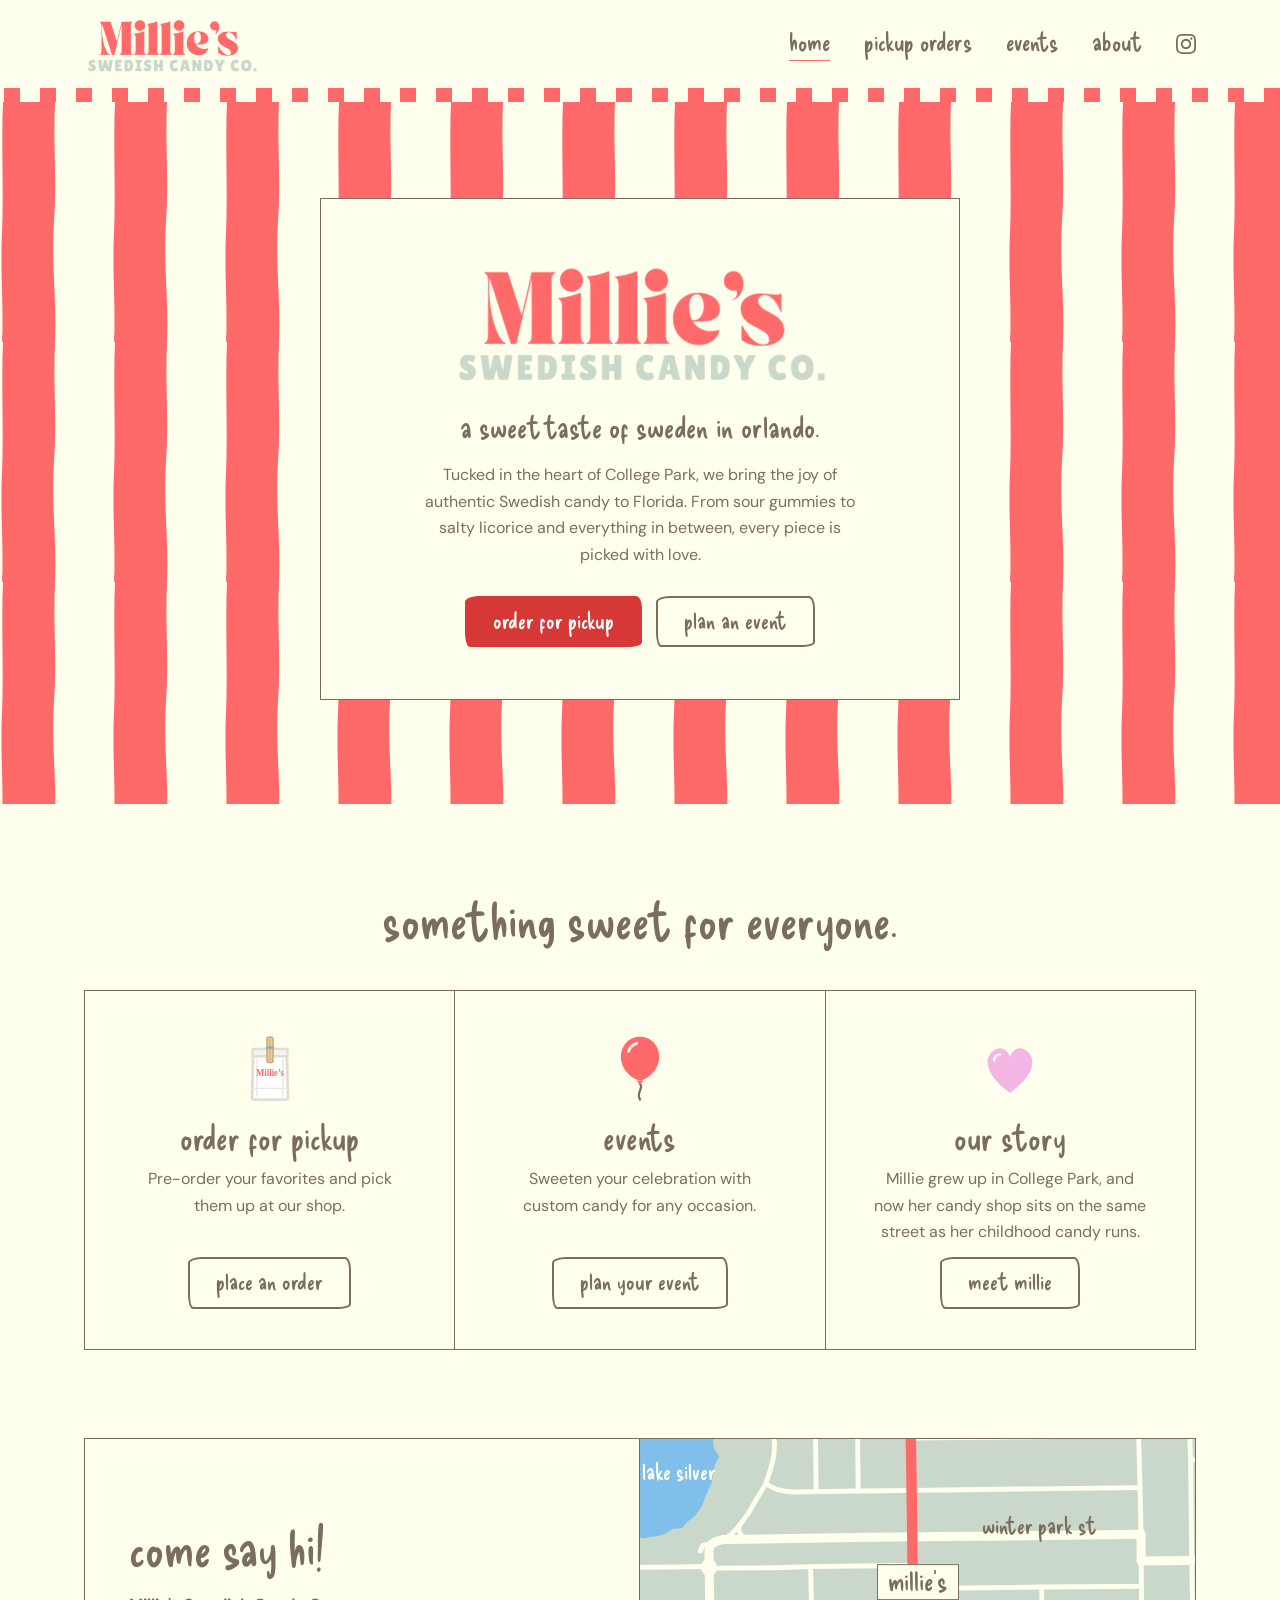
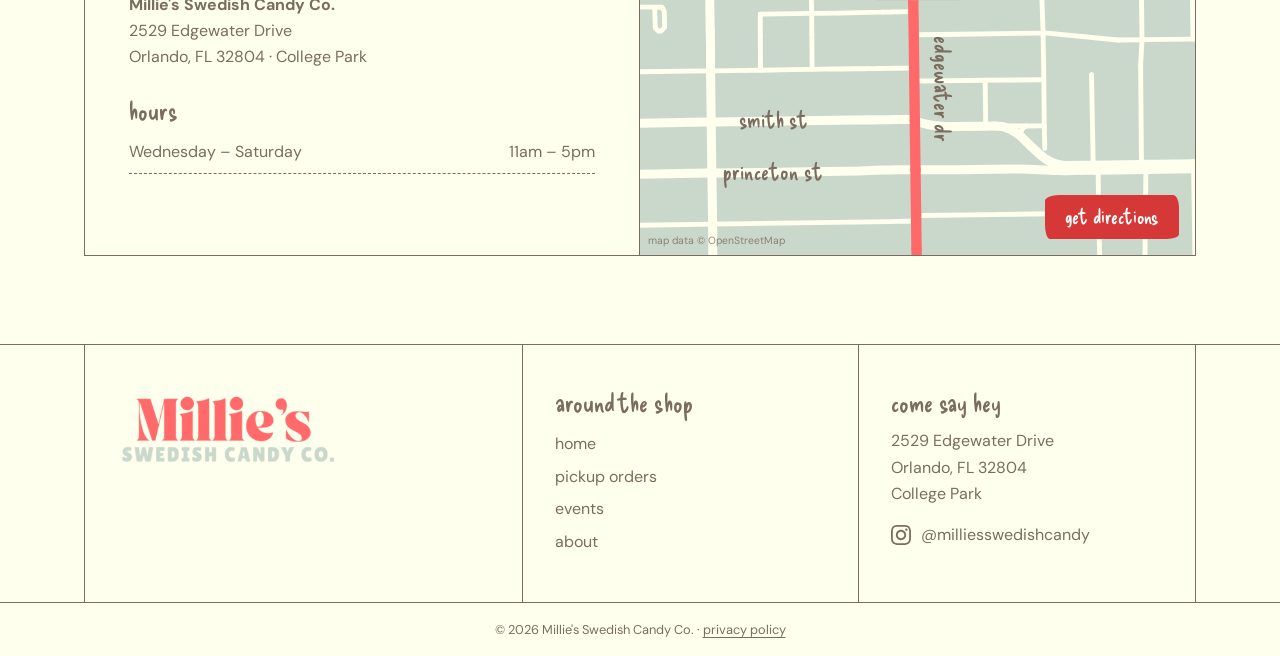
==== commit 5d91c343: "Remove the candy drawings; keep bag, balloon and heart Map label now sits on the shop without the ca" ====
--- a/index.html
+++ b/index.html
@@ -55,7 +55,6 @@
         <div class="card" data-animate>
           <h1 class="sr-only">Millie's Swedish Candy Co.</h1>
           <img class="hero__logo" src="images/millies-logo.png" alt="" width="380" height="131">
-          <div class="doodle-row" aria-hidden="true"><svg class="doodle doodle--sm" aria-hidden="true"><use href="#d-skull"/></svg><svg class="doodle " aria-hidden="true"><use href="#d-drop"/></svg><svg class="doodle doodle--sm" aria-hidden="true"><use href="#d-skull2"/></svg></div>
           <p class="lede">a sweet taste of sweden in orlando.</p>
           <p class="hero__text">Tucked in the heart of College Park, we bring the joy of authentic Swedish candy to Florida. From sour gummies to salty licorice and everything in between, every piece is picked with love.</p>
           <div class="btn-row">
@@ -96,9 +95,6 @@
 
 
     <section class="section doodle-field">
-      <div class="doodle-field__art" aria-hidden="true">
-        <svg class="doodle " aria-hidden="true"><use href="#d-drop"/></svg><svg class="doodle " aria-hidden="true"><use href="#d-skull"/></svg><svg class="doodle " aria-hidden="true"><use href="#d-bubs"/></svg><svg class="doodle " aria-hidden="true"><use href="#d-stick"/></svg><svg class="doodle " aria-hidden="true"><use href="#d-diamond"/></svg><svg class="doodle " aria-hidden="true"><use href="#d-skull2"/></svg>
-      </div>
       <div class="container">
         <div class="visit" data-animate>
           <div class="visit__info">
@@ -122,7 +118,6 @@
               <span class="map__label" style="left:72%;top:21%">winter park st</span>
               <span class="map__label map__label--water" style="left:7%;top:8%">lake silver</span>
               <span class="map__pin" style="left:50%;top:34.2%">
-                <svg class="doodle" aria-hidden="true"><use href="#d-skull"/></svg>
                 <span class="map__pin-name">millie's</span>
               </span>
               <span class="map__credit">map data &copy; OpenStreetMap</span>
--- a/css/styles.css
+++ b/css/styles.css
@@ -11,6 +11,12 @@
    - Brown: #7A6D5F  (the chocolate brown in the shop mural:
                        text, rules, footer)
    Logo blue: #CAD8CB (Millie's hex, "Swedish Candy Co.")
+   Accessibility (WCAG 2.2 AA, 4.5:1 for text):
+   - Button red: #D63838  a deeper red used only where red sits
+                          behind or forms words (buttons, chosen
+                          date/time, signature, required *).
+                          Stripes, trim and doodles keep #FF6969.
+   - Hint text:  #7E7264  placeholders ("choose a date")
 
    No gradients anywhere: every stripe and trim is a
    flat-colour SVG tile.
@@ -18,6 +24,8 @@
 
 :root {
   --red: #FF6969;
+  --red-deep: #D63838;
+  --hint: #7E7264;
   --mint: #CAD8CB;
   --cream: #FFFFED;
   --ink: #7A6D5F;
@@ -48,6 +56,8 @@
 
 html {
   scroll-behavior: smooth;
+  /* Keep whatever the keyboard lands on clear of the sticky menu */
+  scroll-padding-top: 120px;
   -webkit-font-smoothing: antialiased;
 }
 
@@ -279,8 +289,8 @@
 }
 
 .btn--red {
-  background: var(--red);
-  border-color: var(--red);
+  background: var(--red-deep);
+  border-color: var(--red-deep);
   color: var(--white);
 }
 
@@ -501,7 +511,7 @@
 
 .map__pin {
   position: absolute;
-  transform: translate(-50%, -82%);
+  transform: translate(-50%, -50%);
   display: flex;
   flex-direction: column;
   align-items: center;
@@ -610,7 +620,7 @@
 
 .form__label--required::after {
   content: ' *';
-  color: var(--red);
+  color: var(--red-deep);
 }
 
 .form__input,
@@ -647,7 +657,7 @@
 
 .form__input::placeholder,
 .form__textarea::placeholder {
-  color: #B3A99C;
+  color: var(--hint);
 }
 
 .form__input:focus,
@@ -704,7 +714,7 @@
 .story__sign {
   font-family: var(--font-hand);
   font-size: 2rem;
-  color: var(--red);
+  color: var(--red-deep);
   margin-top: 18px;
   line-height: 1;
 }
@@ -780,7 +790,6 @@
   padding: 16px var(--gutter);
   text-align: center;
   font-size: 0.8rem;
-  opacity: 0.75;
 }
 
 /* ---------- Scroll fade-in ---------- */
@@ -1037,7 +1046,7 @@
 }
 
 .picker__trigger.is-empty {
-  color: #B3A99C;
+  color: var(--hint);
 }
 
 .picker__trigger:focus-visible,
@@ -1080,11 +1089,12 @@
 .picker__list li:hover,
 .picker__list li:focus {
   outline: none;
-  background: var(--mint);
+  background: var(--ink);
+  color: var(--cream);
 }
 
 .picker__list li[aria-selected="true"] {
-  background: var(--red);
+  background: var(--red-deep);
   color: var(--white);
 }
 
@@ -1151,7 +1161,8 @@
 .picker__day:hover:not(:disabled),
 .picker__day:focus-visible {
   outline: none;
-  background: var(--mint);
+  background: var(--ink);
+  color: var(--cream);
 }
 
 .picker__day.is-today {
@@ -1159,7 +1170,7 @@
 }
 
 .picker__day.is-chosen {
-  background: var(--red);
+  background: var(--red-deep);
   color: var(--white);
 }
 
@@ -1193,6 +1204,17 @@
 .bags.error {
   outline: 2px dashed var(--red);
   outline-offset: 4px;
+}
+
+/* The words under a field that says what's missing */
+.form__error {
+  margin-top: 6px;
+  font-size: 0.85rem;
+  color: var(--red-deep);
+}
+.form__error::before {
+  content: '! ';
+  font-weight: 600;
 }
 
 .bag-row {
@@ -1239,8 +1261,8 @@
 }
 
 .stepper__btn:hover:not(:disabled) {
-  background: var(--red);
-  border-color: var(--red);
+  background: var(--red-deep);
+  border-color: var(--red-deep);
   color: var(--white);
 }
 
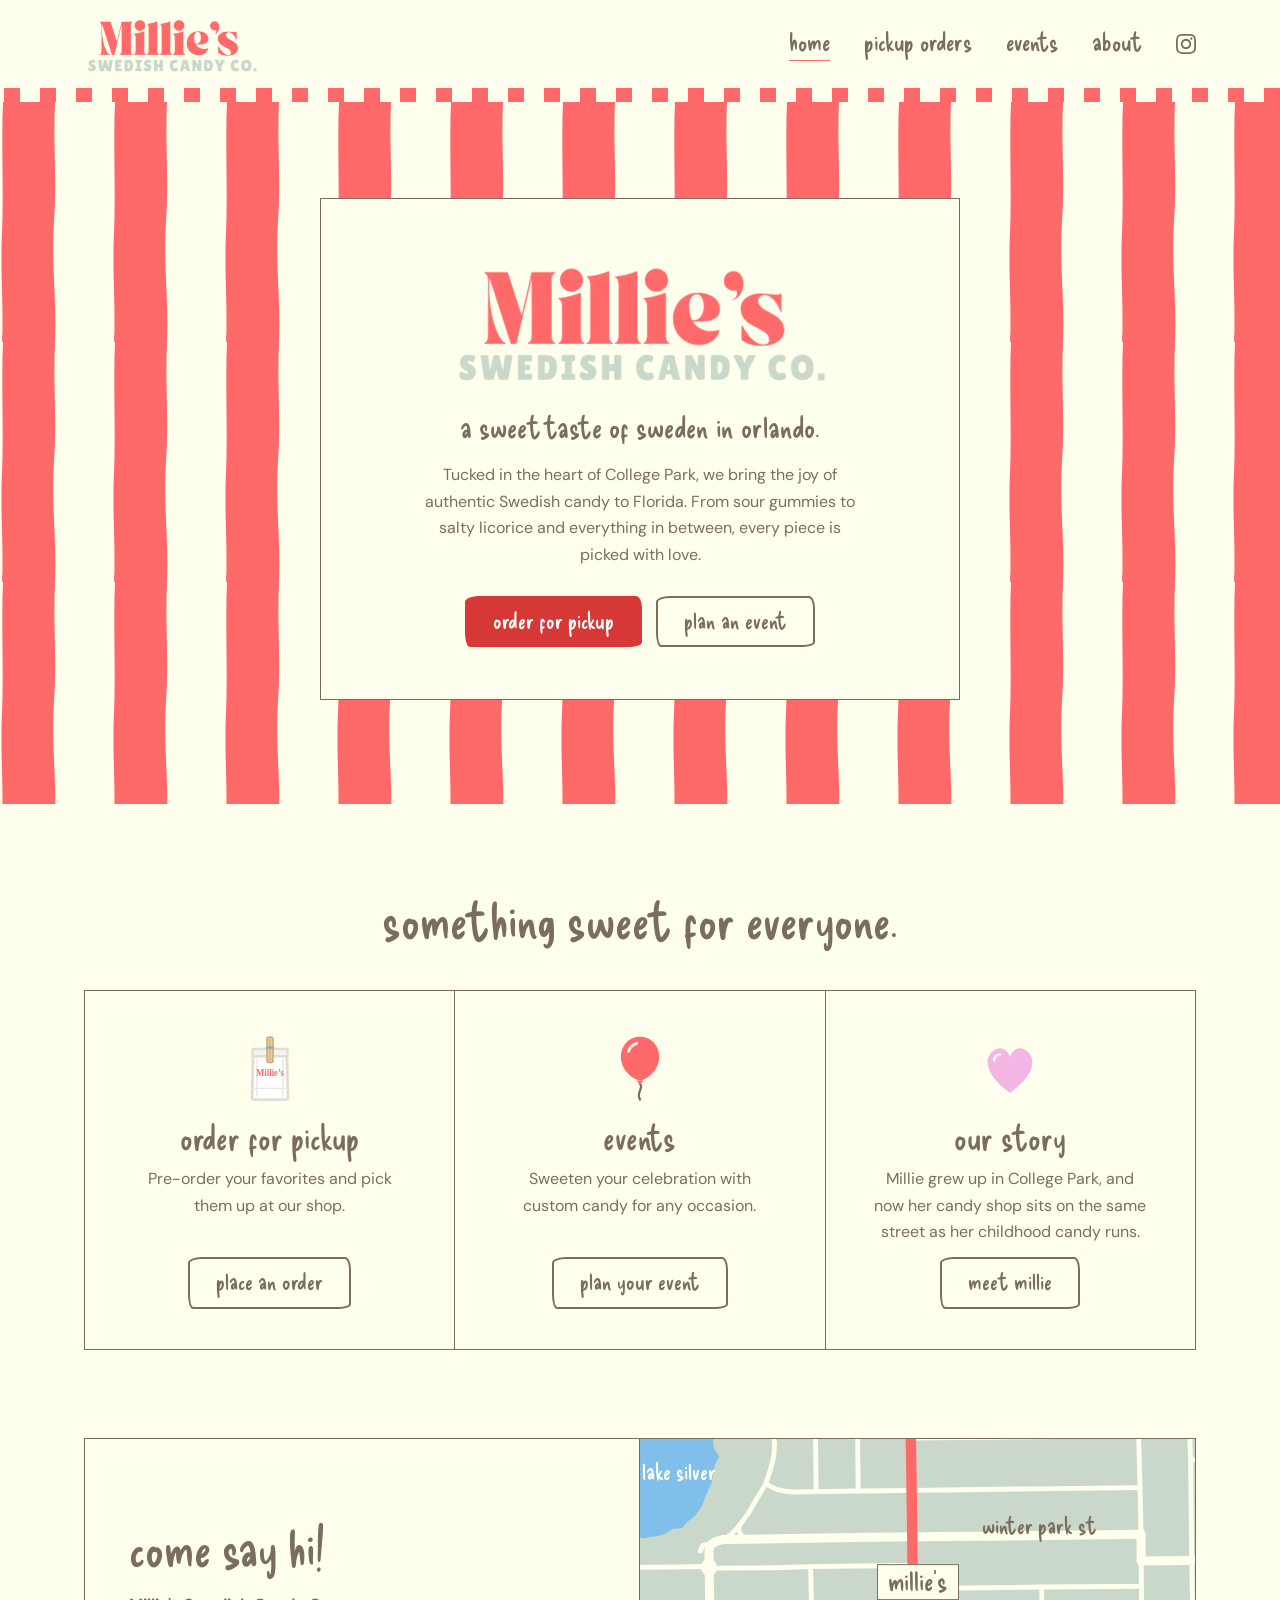
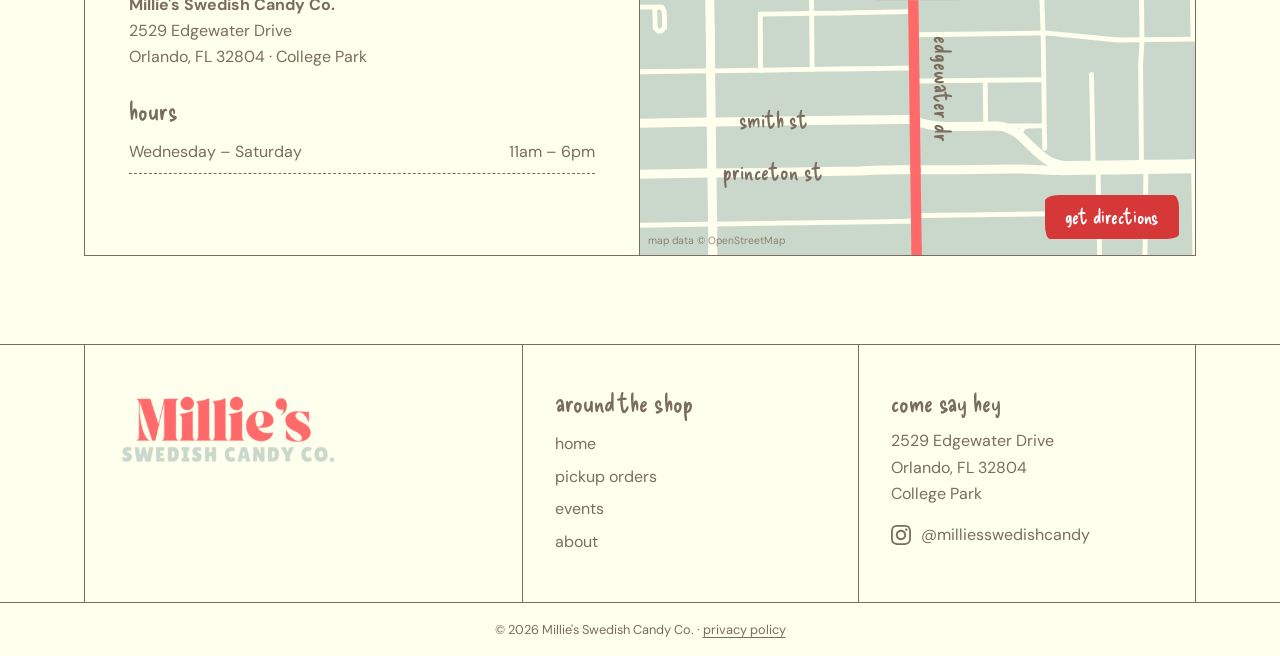
==== commit 49745518: "Hours close at 6pm; pickup times run to 5:30 PM Co-Authored-By: Claude Opus 5.5 (1M context) <norepl" ====
--- a/index.html
+++ b/index.html
@@ -106,7 +106,7 @@
             </address>
             <p class="hours__title">hours</p>
             <div class="hours">
-              <div class="hours__row"><span>Wednesday &ndash; Saturday</span><span>11am &ndash; 5pm</span></div>
+              <div class="hours__row"><span>Wednesday &ndash; Saturday</span><span>11am &ndash; 6pm</span></div>
             </div>
           </div>
           <div class="visit__map">
--- a/css/styles.css
+++ b/css/styles.css
@@ -1206,6 +1206,15 @@
   outline-offset: 4px;
 }
 
+/* Spam trap: hidden from people and screen readers, bots fill it in */
+.form__hp {
+  position: absolute;
+  left: -9999px;
+  width: 1px;
+  height: 1px;
+  overflow: hidden;
+}
+
 /* The words under a field that says what's missing */
 .form__error {
   margin-top: 6px;
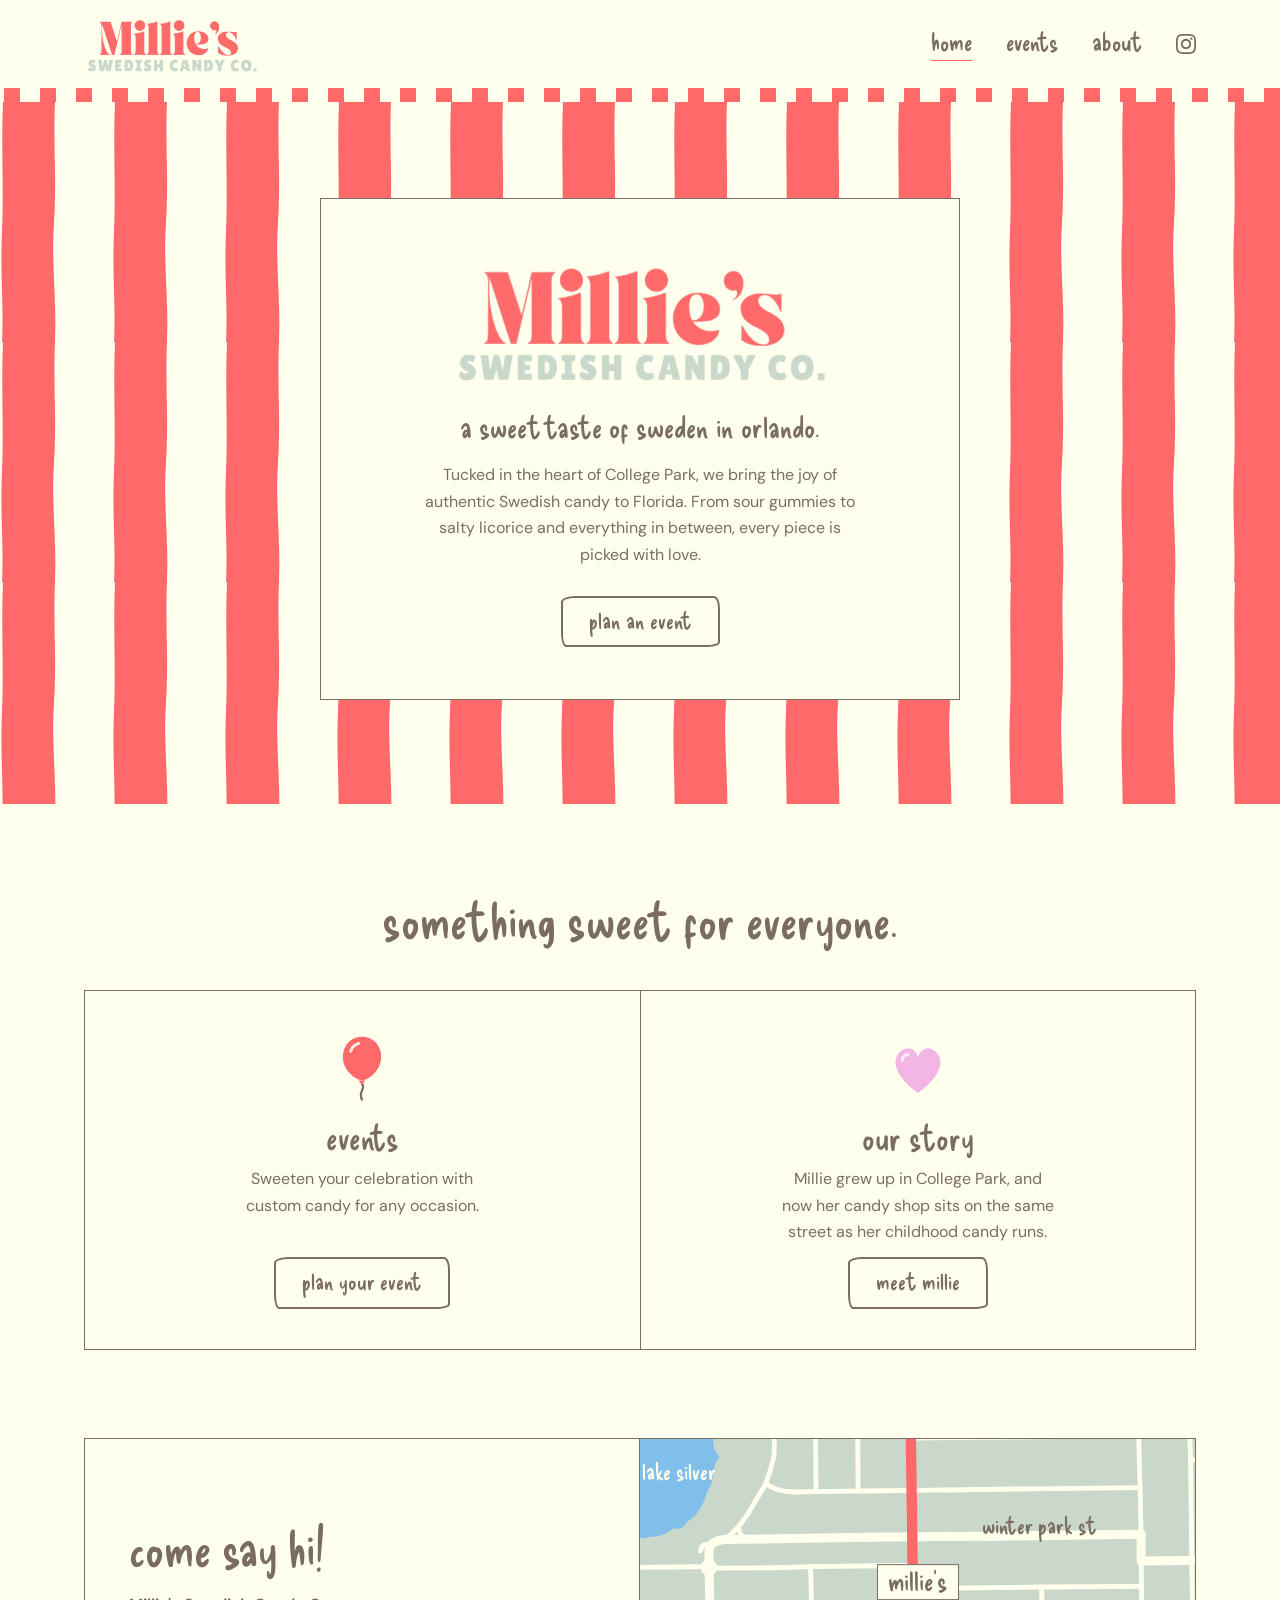
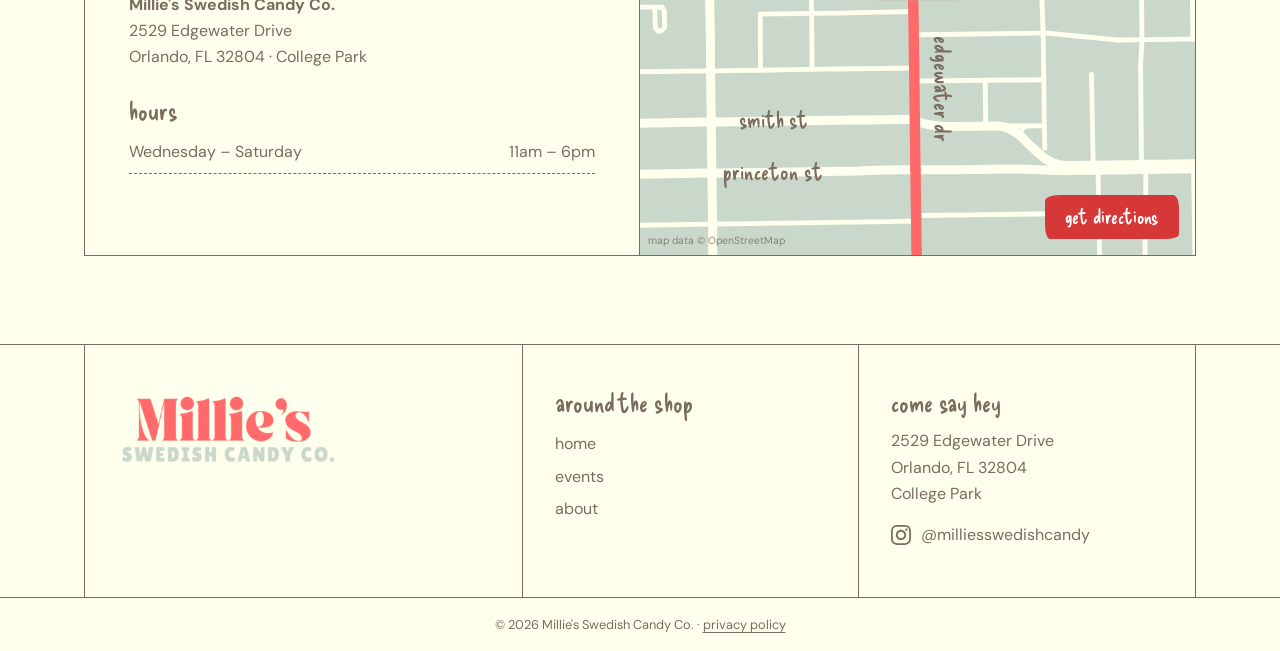
==== commit 3158d325: "Remove the pickup order page; events inquiry stays Co-Authored-By: Claude Fable 5.2 <noreply@anthrop" ====
--- a/index.html
+++ b/index.html
@@ -4,10 +4,10 @@
   <meta charset="UTF-8">
   <meta name="viewport" content="width=device-width, initial-scale=1.0">
   <title>Millie's Swedish Candy Co. | Swedish Candy in Orlando, FL</title>
-  <meta name="description" content="A sweet taste of Sweden in Orlando. Millie's Swedish Candy Co. brings authentic Swedish candy to College Park, Orlando. Visit our shop or order for pickup!">
+  <meta name="description" content="A sweet taste of Sweden in Orlando. Millie's Swedish Candy Co. brings authentic Swedish candy to College Park, Orlando. Visit our shop or plan an event!">
   <meta property="og:type" content="website">
   <meta property="og:title" content="Millie's Swedish Candy Co. | Swedish Candy in Orlando, FL">
-  <meta property="og:description" content="A sweet taste of Sweden in Orlando. Millie's Swedish Candy Co. brings authentic Swedish candy to College Park, Orlando. Visit our shop or order for pickup!">
+  <meta property="og:description" content="A sweet taste of Sweden in Orlando. Millie's Swedish Candy Co. brings authentic Swedish candy to College Park, Orlando. Visit our shop or plan an event!">
   <meta property="og:url" content="https://www.milliescandy.com">
   <meta name="theme-color" content="#FFFFED">
 
@@ -28,7 +28,6 @@
 
       <ul class="nav__links">
         <li><a href="index.html" class="nav__link active">home</a></li>
-        <li><a href="pickup.html" class="nav__link">pickup orders</a></li>
         <li><a href="events.html" class="nav__link">events</a></li>
         <li><a href="about.html" class="nav__link">about</a></li>
         <li><a href="https://www.instagram.com/milliesswedishcandy/" target="_blank" rel="noopener noreferrer" class="nav__instagram" aria-label="Follow us on Instagram"><svg viewBox="0 0 24 24" aria-hidden="true"><path d="M12 2.163c3.204 0 3.584.012 4.85.07 3.252.148 4.771 1.691 4.919 4.919.058 1.265.069 1.645.069 4.849 0 3.205-.012 3.584-.069 4.849-.149 3.225-1.664 4.771-4.919 4.919-1.266.058-1.644.07-4.85.07-3.204 0-3.584-.012-4.849-.07-3.26-.149-4.771-1.699-4.919-4.92-.058-1.265-.07-1.644-.07-4.849 0-3.204.013-3.583.07-4.849.149-3.227 1.664-4.771 4.919-4.919 1.266-.057 1.645-.069 4.849-.069zm0-2.163c-3.259 0-3.667.014-4.947.072-4.358.2-6.78 2.618-6.98 6.98-.059 1.281-.073 1.689-.073 4.948 0 3.259.014 3.668.072 4.948.2 4.358 2.618 6.78 6.98 6.98 1.281.058 1.689.072 4.948.072 3.259 0 3.668-.014 4.948-.072 4.354-.2 6.782-2.618 6.979-6.98.059-1.28.073-1.689.073-4.948 0-3.259-.014-3.667-.072-4.947-.196-4.354-2.617-6.78-6.979-6.98-1.281-.059-1.69-.073-4.949-.073zm0 5.838c-3.403 0-6.162 2.759-6.162 6.162s2.759 6.163 6.162 6.163 6.162-2.759 6.162-6.163c0-3.403-2.759-6.162-6.162-6.162zm0 10.162c-2.209 0-4-1.79-4-4 0-2.209 1.791-4 4-4s4 1.791 4 4c0 2.21-1.791 4-4 4zm6.406-11.845c-.796 0-1.441.645-1.441 1.44s.645 1.44 1.441 1.44c.795 0 1.439-.645 1.439-1.44s-.644-1.44-1.439-1.44z"/></svg></a></li>
@@ -40,7 +39,6 @@
 
       <div class="nav__mobile-menu">
         <a href="index.html" class="nav__mobile-link">home</a>
-        <a href="pickup.html" class="nav__mobile-link">pickup orders</a>
         <a href="events.html" class="nav__mobile-link">events</a>
         <a href="about.html" class="nav__mobile-link">about</a>
         <a href="https://www.instagram.com/milliesswedishcandy/" target="_blank" rel="noopener noreferrer" class="nav__mobile-link">instagram</a>
@@ -58,7 +56,6 @@
           <p class="lede">a sweet taste of sweden in orlando.</p>
           <p class="hero__text">Tucked in the heart of College Park, we bring the joy of authentic Swedish candy to Florida. From sour gummies to salty licorice and everything in between, every piece is picked with love.</p>
           <div class="btn-row">
-            <a href="pickup.html" class="btn btn--red">order for pickup</a>
             <a href="events.html" class="btn">plan an event</a>
           </div>
         </div>
@@ -70,13 +67,7 @@
         <div class="section-head" data-animate>
           <h2>something sweet for everyone.</h2>
         </div>
-        <div class="ruled" data-animate>
-          <a href="pickup.html" class="ruled__cell">
-            <svg class="doodle doodle--lg" aria-hidden="true"><use href="#d-bag"/></svg>
-            <h3>order for pickup</h3>
-            <p>Pre-order your favorites and pick them up at our shop.</p>
-            <span class="btn">place an order</span>
-          </a>
+        <div class="ruled ruled--2" data-animate>
           <a href="events.html" class="ruled__cell">
             <svg class="doodle doodle--lg" aria-hidden="true"><use href="#d-balloon"/></svg>
             <h3>events</h3>
@@ -140,7 +131,6 @@
           <p class="footer__title">around the shop</p>
           <nav class="footer__nav" aria-label="Footer navigation">
           <a href="index.html">home</a>
-          <a href="pickup.html">pickup orders</a>
           <a href="events.html">events</a>
           <a href="about.html">about</a>
           </nav>
--- a/css/styles.css
+++ b/css/styles.css
@@ -1188,24 +1188,6 @@
   color: var(--ink);
 }
 
-/* ---------- Bag counter (js/bags.js) ---------- */
-.bags__note {
-  font-size: 0.9rem;
-  margin: 2px 0 14px;
-}
-
-.bags {
-  display: grid;
-  grid-template-columns: repeat(3, 1fr);
-  border-top: var(--line);
-  border-left: var(--line);
-}
-
-.bags.error {
-  outline: 2px dashed var(--red);
-  outline-offset: 4px;
-}
-
 /* Spam trap: hidden from people and screen readers, bots fill it in */
 .form__hp {
   position: absolute;
@@ -1225,88 +1207,3 @@
   content: '! ';
   font-weight: 600;
 }
-
-.bag-row {
-  display: flex;
-  flex-direction: column;
-  align-items: center;
-  justify-content: flex-end;
-  gap: 8px;
-  padding: 22px 12px 18px;
-  border-right: var(--line);
-  border-bottom: var(--line);
-  min-width: 0;
-}
-
-.bag-row.is-picked {
-  background: var(--mint);
-}
-
-.bag-row__icon--quarter { width: 46px; height: 46px; }
-.bag-row__icon--half { width: 58px; height: 58px; }
-.bag-row__icon--pound { width: 72px; height: 72px; }
-
-.bag-row__size {
-  font-family: var(--font-hand);
-  font-size: 1.6rem;
-  line-height: 1;
-}
-
-.stepper {
-  display: flex;
-  align-items: center;
-  gap: 6px;
-}
-
-.stepper__btn {
-  width: 34px;
-  height: 34px;
-  font-size: 1.3rem;
-  line-height: 1;
-  color: var(--ink);
-  background: var(--cream);
-  border: 1.5px solid var(--ink);
-  border-radius: 50%;
-}
-
-.stepper__btn:hover:not(:disabled) {
-  background: var(--red-deep);
-  border-color: var(--red-deep);
-  color: var(--white);
-}
-
-.stepper__btn:disabled {
-  opacity: 0.3;
-  cursor: default;
-}
-
-.stepper__count {
-  width: 44px;
-  text-align: center;
-  font-family: var(--font-hand);
-  font-size: 1.7rem;
-  line-height: 1;
-  color: var(--ink);
-  background: transparent;
-  border: none;
-  padding: 0;
-  font-variant-numeric: tabular-nums;
-}
-
-.stepper__count:focus {
-  outline: none;
-  border-bottom: 2px solid var(--red);
-}
-
-@media (max-width: 760px) {
-  .bags { grid-template-columns: 1fr; }
-  .bag-row {
-    flex-direction: row;
-    justify-content: space-between;
-    padding: 14px 14px;
-  }
-  .bag-row__size { flex: 1; }
-  .bag-row__icon--quarter,
-  .bag-row__icon--half,
-  .bag-row__icon--pound { width: 44px; height: 44px; }
-}
